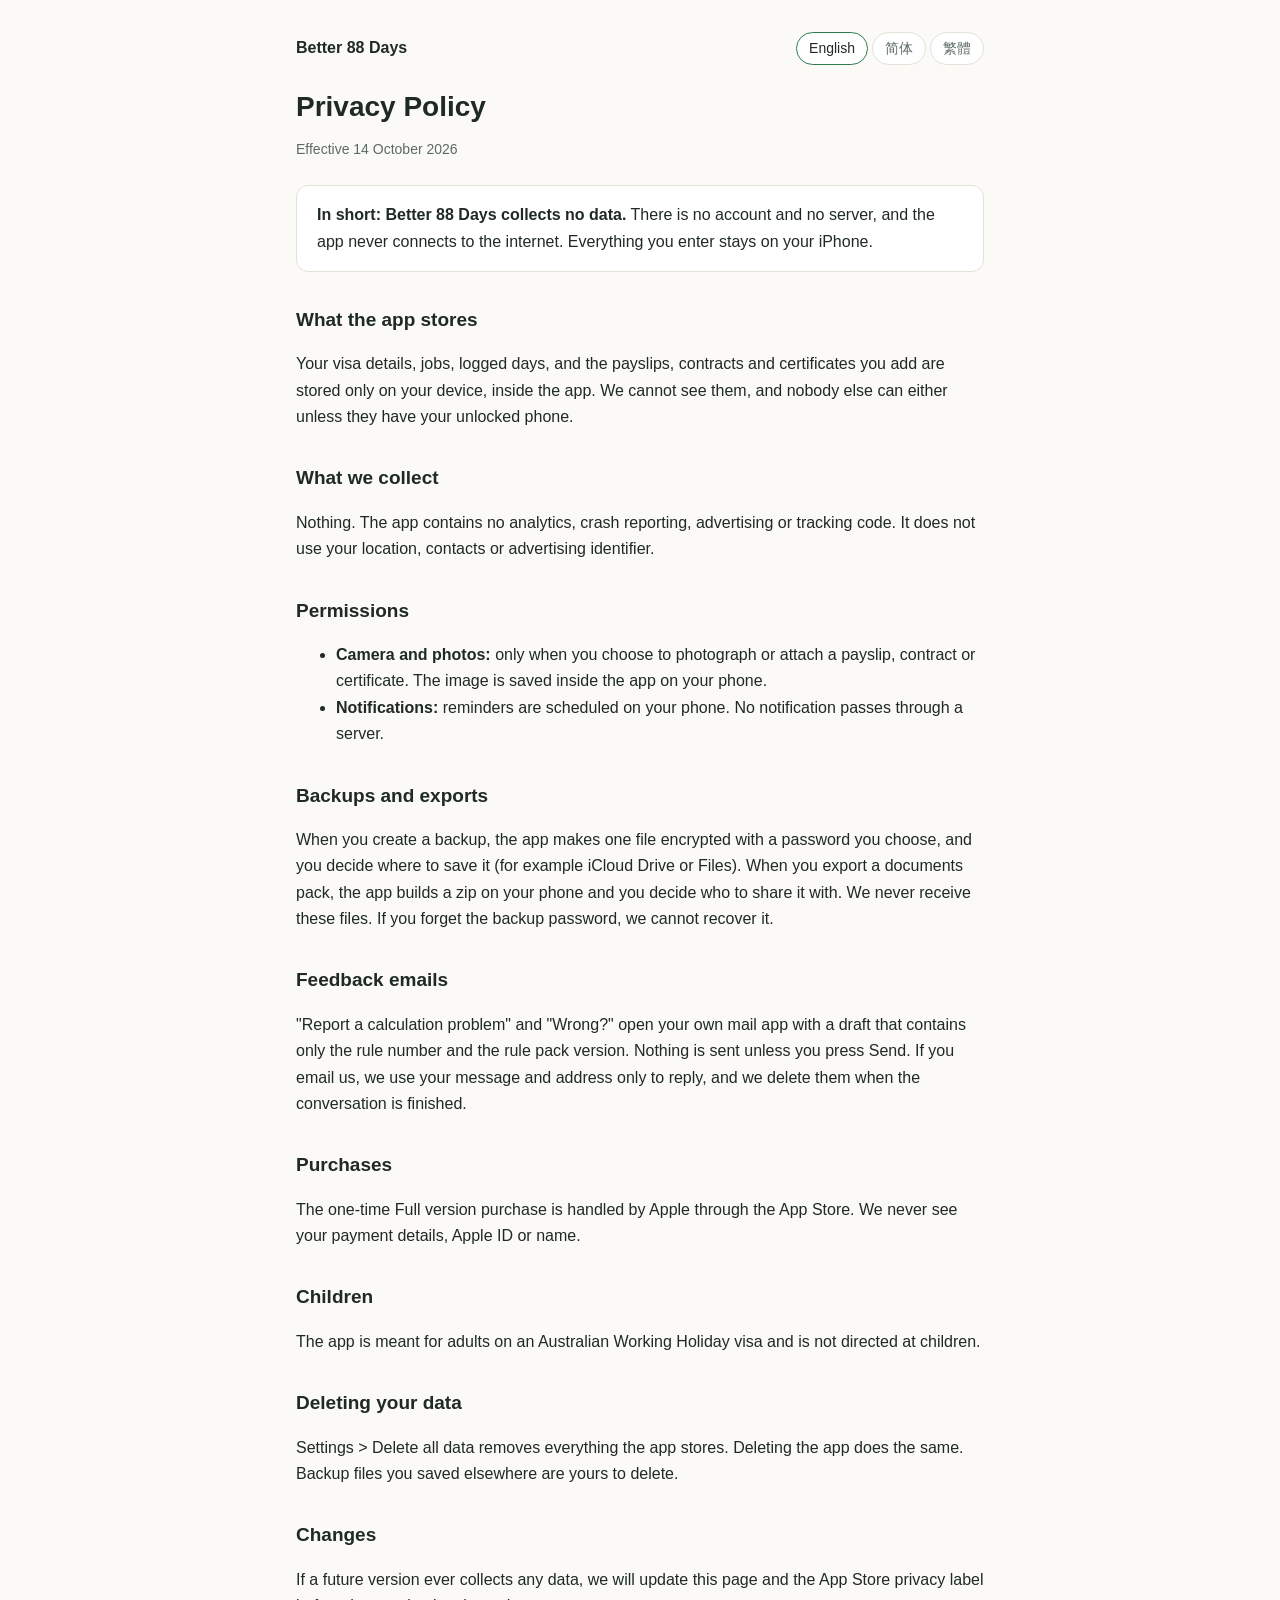
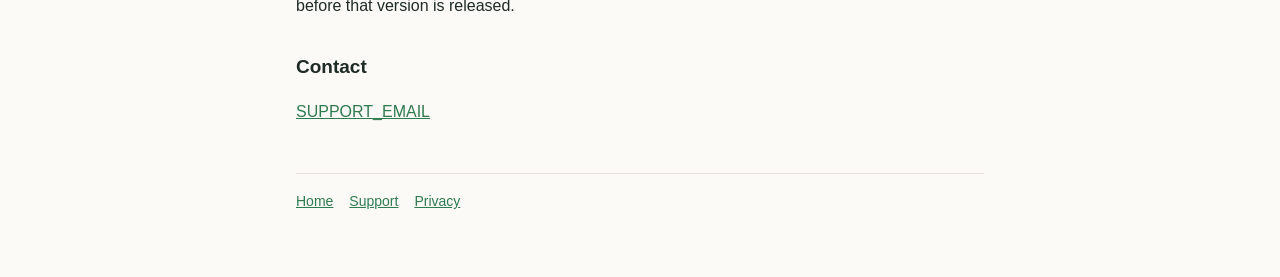
==== privacy.html @ 90d2c784 "Publish privacy policy and support pages Copied from store/website in the app repo.  Co-Authored-By:" ====
<!doctype html>
<html lang="en">
<head>
<meta charset="utf-8">
<meta name="viewport" content="width=device-width, initial-scale=1">
<title>Privacy Policy · Better 88 Days</title>
<meta name="description" content="Better 88 Days collects no data. Everything you enter stays on your iPhone.">
<link rel="stylesheet" href="style.css">
</head>
<body>
<main>
<header>
  <a class="brand" href="./">Better 88 Days</a>
  <nav class="lang">
    <button type="button" data-lang="en">English</button>
    <button type="button" data-lang="zh-Hans">简体</button>
    <button type="button" data-lang="zh-Hant">繁體</button>
  </nav>
</header>

<section lang="en">
  <h1>Privacy Policy</h1>
  <p class="meta">Effective 14 October 2026</p>

  <div class="card">
    <strong>In short: Better 88 Days collects no data.</strong> There is no account and no server, and the app never connects to the internet. Everything you enter stays on your iPhone.
  </div>

  <h2>What the app stores</h2>
  <p>Your visa details, jobs, logged days, and the payslips, contracts and certificates you add are stored only on your device, inside the app. We cannot see them, and nobody else can either unless they have your unlocked phone.</p>

  <h2>What we collect</h2>
  <p>Nothing. The app contains no analytics, crash reporting, advertising or tracking code. It does not use your location, contacts or advertising identifier.</p>

  <h2>Permissions</h2>
  <ul>
    <li><strong>Camera and photos:</strong> only when you choose to photograph or attach a payslip, contract or certificate. The image is saved inside the app on your phone.</li>
    <li><strong>Notifications:</strong> reminders are scheduled on your phone. No notification passes through a server.</li>
  </ul>

  <h2>Backups and exports</h2>
  <p>When you create a backup, the app makes one file encrypted with a password you choose, and you decide where to save it (for example iCloud Drive or Files). When you export a documents pack, the app builds a zip on your phone and you decide who to share it with. We never receive these files. If you forget the backup password, we cannot recover it.</p>

  <h2>Feedback emails</h2>
  <p>"Report a calculation problem" and "Wrong?" open your own mail app with a draft that contains only the rule number and the rule pack version. Nothing is sent unless you press Send. If you email us, we use your message and address only to reply, and we delete them when the conversation is finished.</p>

  <h2>Purchases</h2>
  <p>The one-time Full version purchase is handled by Apple through the App Store. We never see your payment details, Apple ID or name.</p>

  <h2>Children</h2>
  <p>The app is meant for adults on an Australian Working Holiday visa and is not directed at children.</p>

  <h2>Deleting your data</h2>
  <p>Settings &gt; Delete all data removes everything the app stores. Deleting the app does the same. Backup files you saved elsewhere are yours to delete.</p>

  <h2>Changes</h2>
  <p>If a future version ever collects any data, we will update this page and the App Store privacy label before that version is released.</p>

  <h2>Contact</h2>
  <p><a href="mailto:SUPPORT_EMAIL">SUPPORT_EMAIL</a></p>
</section>

<section lang="zh-Hans" hidden>
  <h1>隐私政策</h1>
  <p class="meta">生效日期：2026 年 10 月 14 日</p>

  <div class="card">
    <strong>一句话：Better 88 Days 不收集任何数据。</strong>没有账号，没有服务器，app 从不联网。你填的所有内容都只留在你的 iPhone 上。
  </div>

  <h2>app 存了什么</h2>
  <p>签证信息、工作、记录的每一天，以及你添加的工资单、合同和证明，都只保存在你手机上的 app 里。我们看不到，别人也看不到，除非拿到你已解锁的手机。</p>

  <h2>我们收集什么</h2>
  <p>什么都不收集。app 里没有任何统计、崩溃上报、广告或跟踪代码，也不读取你的位置、通讯录或广告标识符。</p>

  <h2>权限</h2>
  <ul>
    <li><strong>相机和照片：</strong>只在你主动拍摄或添加工资单、合同、证明时使用，图片保存在手机上的 app 里。</li>
    <li><strong>通知：</strong>提醒在手机本地安排，不经过任何服务器。</li>
  </ul>

  <h2>备份和导出</h2>
  <p>备份时，app 会生成一个用你设的密码加密的文件，存到哪里由你决定（比如 iCloud 云盘或“文件”）。导出材料包时，app 在手机上生成 zip，发给谁由你决定。这些文件我们都收不到。备份密码忘了，我们也无法找回。</p>

  <h2>反馈邮件</h2>
  <p>“反馈计算问题”和“这条不对？”会打开你自己的邮件 app，草稿里只有规则编号和规则包版本。你不点发送就不会发出。如果你给我们发邮件，我们只用你的邮件内容和地址来回复，沟通结束后删除。</p>

  <h2>购买</h2>
  <p>一次性购买的完整版由 Apple 通过 App Store 处理。我们看不到你的支付信息、Apple 账户或姓名。</p>

  <h2>儿童</h2>
  <p>本 app 面向持澳洲打工度假签证的成年人，不面向儿童。</p>

  <h2>删除数据</h2>
  <p>“设置 &gt; 删除所有数据”会清除 app 存的全部内容，删除 app 也一样。你存到别处的备份文件由你自己删除。</p>

  <h2>政策变更</h2>
  <p>如果以后的版本要收集任何数据，我们会在该版本发布前更新本页和 App Store 的隐私标签。</p>

  <h2>联系我们</h2>
  <p><a href="mailto:SUPPORT_EMAIL">SUPPORT_EMAIL</a></p>
</section>

<section lang="zh-Hant" hidden>
  <h1>隱私權政策</h1>
  <p class="meta">生效日期：2026 年 10 月 14 日</p>

  <div class="card">
    <strong>一句話：Better 88 Days 不蒐集任何資料。</strong>沒有帳號，沒有伺服器，app 從不連網。你填寫的所有內容都只留在你的 iPhone 上。
  </div>

  <h2>app 儲存了什麼</h2>
  <p>簽證資料、工作、記錄的每一天，以及你新增的薪資單、合約和證明，都只儲存在你手機上的 app 裡。我們看不到，別人也看不到，除非拿到你已解鎖的手機。</p>

  <h2>我們蒐集什麼</h2>
  <p>什麼都不蒐集。app 裡沒有任何分析、當機回報、廣告或追蹤程式碼，也不讀取你的位置、聯絡人或廣告識別碼。</p>

  <h2>權限</h2>
  <ul>
    <li><strong>相機和照片：</strong>只在你主動拍攝或新增薪資單、合約、證明時使用，圖片儲存在手機上的 app 裡。</li>
    <li><strong>通知：</strong>提醒在手機本機排程，不經過任何伺服器。</li>
  </ul>

  <h2>備份和匯出</h2>
  <p>備份時，app 會產生一個用你設定的密碼加密的檔案，存到哪裡由你決定（例如 iCloud 雲碟或「檔案」）。匯出文件包時，app 在手機上產生 zip，傳給誰由你決定。這些檔案我們都收不到。備份密碼忘了，我們也無法找回。</p>

  <h2>意見回饋郵件</h2>
  <p>「回報計算問題」和「這條不對？」會開啟你自己的郵件 app，草稿裡只有規則編號和規則包版本。你不按傳送就不會寄出。如果你寄信給我們，我們只用你的信件內容和地址來回覆，溝通結束後刪除。</p>

  <h2>購買</h2>
  <p>一次性購買的完整版由 Apple 透過 App Store 處理。我們看不到你的付款資料、Apple 帳號或姓名。</p>

  <h2>兒童</h2>
  <p>本 app 適用於持澳洲打工度假簽證的成年人，並非以兒童為對象。</p>

  <h2>刪除資料</h2>
  <p>「設定 &gt; 刪除所有資料」會清除 app 儲存的全部內容，刪除 app 也一樣。你存到別處的備份檔案由你自己刪除。</p>

  <h2>政策變更</h2>
  <p>如果日後的版本要蒐集任何資料，我們會在該版本發布前更新本頁和 App Store 的隱私權標籤。</p>

  <h2>聯絡我們</h2>
  <p><a href="mailto:SUPPORT_EMAIL">SUPPORT_EMAIL</a></p>
</section>

<footer>
  <a href="./">Home</a><a href="support.html">Support</a><a href="privacy.html">Privacy</a>
</footer>
</main>
<script src="lang.js"></script>
</body>
</html>
---- style.css ----
:root {
  --bg: #fbfaf7;
  --text: #1f2a24;
  --muted: #5c6b62;
  --accent: #2f7a4f;
  --line: #e4e1d8;
  --card: #ffffff;
}
@media (prefers-color-scheme: dark) {
  :root {
    --bg: #141815;
    --text: #e8ece9;
    --muted: #a3b0a8;
    --accent: #6cc493;
    --line: #2b322d;
    --card: #1b201c;
  }
}
* { box-sizing: border-box; }
body {
  margin: 0;
  background: var(--bg);
  color: var(--text);
  font: 16px/1.65 -apple-system, BlinkMacSystemFont, "Segoe UI", "PingFang SC", "PingFang TC", "Noto Sans CJK SC", sans-serif;
}
main { max-width: 720px; margin: 0 auto; padding: 32px 16px 64px; }
header { display: flex; justify-content: space-between; align-items: center; gap: 12px; flex-wrap: wrap; margin-bottom: 24px; }
header a.brand { color: var(--text); font-weight: 600; text-decoration: none; }
nav.lang { display: flex; gap: 4px; }
nav.lang button {
  border: 1px solid var(--line); background: var(--card); color: var(--muted);
  border-radius: 999px; padding: 4px 12px; font: inherit; font-size: 14px; cursor: pointer;
}
nav.lang button[aria-pressed="true"] { color: var(--text); border-color: var(--accent); }
h1 { font-size: 28px; line-height: 1.25; margin: 0 0 8px; }
h2 { font-size: 19px; margin: 32px 0 8px; }
p, li { color: var(--text); }
.meta { color: var(--muted); font-size: 14px; margin-bottom: 24px; }
a { color: var(--accent); }
.card { background: var(--card); border: 1px solid var(--line); border-radius: 12px; padding: 16px 20px; margin: 16px 0; }
footer { margin-top: 48px; padding-top: 16px; border-top: 1px solid var(--line); color: var(--muted); font-size: 14px; }
footer a { margin-right: 16px; }
[lang]:not(html)[hidden] { display: none; }
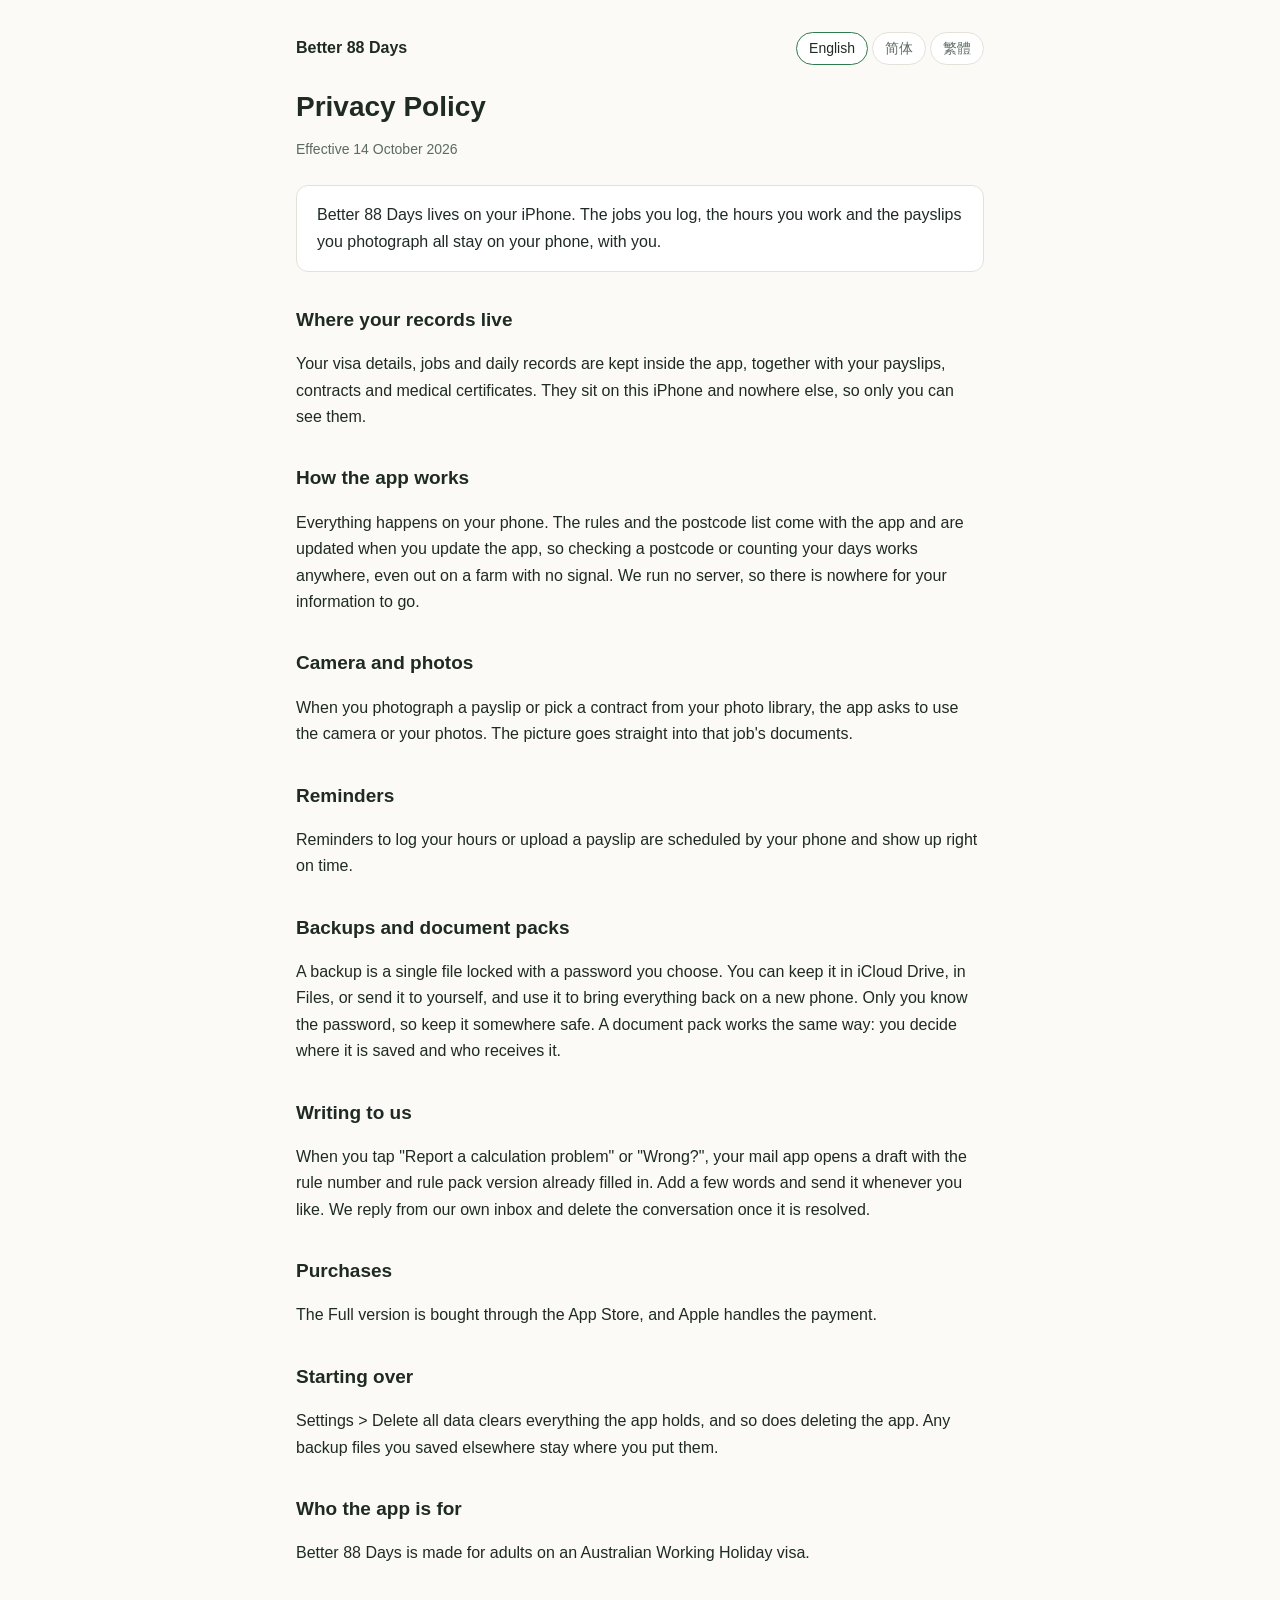
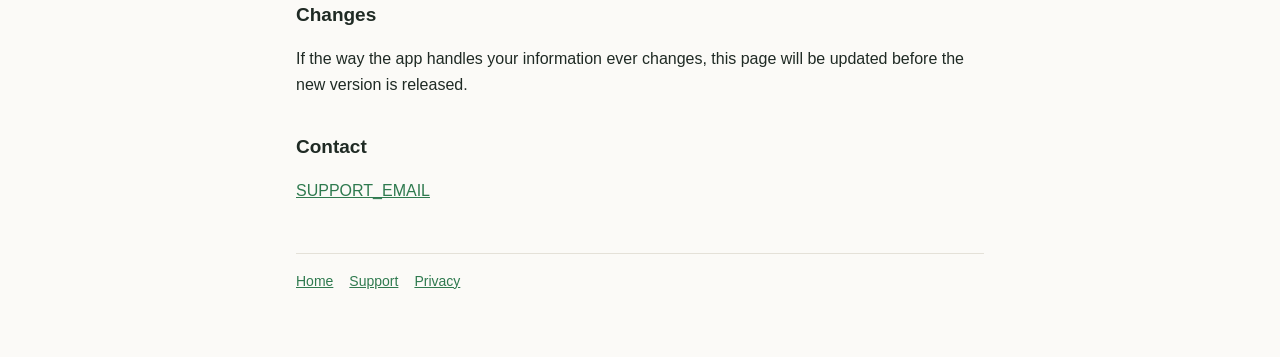
==== commit 56450fb0: "Rewrite pages in plain descriptive language Co-Authored-By: Claude Opus 5.5 (1M context) <noreply@an" ====
--- a/privacy.html
+++ b/privacy.html
@@ -4,7 +4,7 @@
 <meta charset="utf-8">
 <meta name="viewport" content="width=device-width, initial-scale=1">
 <title>Privacy Policy · Better 88 Days</title>
-<meta name="description" content="Better 88 Days collects no data. Everything you enter stays on your iPhone.">
+<meta name="description" content="Everything you record in Better 88 Days stays on your iPhone.">
 <link rel="stylesheet" href="style.css">
 </head>
 <body>
@@ -23,38 +23,38 @@
   <p class="meta">Effective 14 October 2026</p>
 
   <div class="card">
-    <strong>In short: Better 88 Days collects no data.</strong> There is no account and no server, and the app never connects to the internet. Everything you enter stays on your iPhone.
+    Better 88 Days lives on your iPhone. The jobs you log, the hours you work and the payslips you photograph all stay on your phone, with you.
   </div>
 
-  <h2>What the app stores</h2>
-  <p>Your visa details, jobs, logged days, and the payslips, contracts and certificates you add are stored only on your device, inside the app. We cannot see them, and nobody else can either unless they have your unlocked phone.</p>
+  <h2>Where your records live</h2>
+  <p>Your visa details, jobs and daily records are kept inside the app, together with your payslips, contracts and medical certificates. They sit on this iPhone and nowhere else, so only you can see them.</p>
 
-  <h2>What we collect</h2>
-  <p>Nothing. The app contains no analytics, crash reporting, advertising or tracking code. It does not use your location, contacts or advertising identifier.</p>
+  <h2>How the app works</h2>
+  <p>Everything happens on your phone. The rules and the postcode list come with the app and are updated when you update the app, so checking a postcode or counting your days works anywhere, even out on a farm with no signal. We run no server, so there is nowhere for your information to go.</p>
 
-  <h2>Permissions</h2>
-  <ul>
-    <li><strong>Camera and photos:</strong> only when you choose to photograph or attach a payslip, contract or certificate. The image is saved inside the app on your phone.</li>
-    <li><strong>Notifications:</strong> reminders are scheduled on your phone. No notification passes through a server.</li>
-  </ul>
+  <h2>Camera and photos</h2>
+  <p>When you photograph a payslip or pick a contract from your photo library, the app asks to use the camera or your photos. The picture goes straight into that job's documents.</p>
 
-  <h2>Backups and exports</h2>
-  <p>When you create a backup, the app makes one file encrypted with a password you choose, and you decide where to save it (for example iCloud Drive or Files). When you export a documents pack, the app builds a zip on your phone and you decide who to share it with. We never receive these files. If you forget the backup password, we cannot recover it.</p>
+  <h2>Reminders</h2>
+  <p>Reminders to log your hours or upload a payslip are scheduled by your phone and show up right on time.</p>
 
-  <h2>Feedback emails</h2>
-  <p>"Report a calculation problem" and "Wrong?" open your own mail app with a draft that contains only the rule number and the rule pack version. Nothing is sent unless you press Send. If you email us, we use your message and address only to reply, and we delete them when the conversation is finished.</p>
+  <h2>Backups and document packs</h2>
+  <p>A backup is a single file locked with a password you choose. You can keep it in iCloud Drive, in Files, or send it to yourself, and use it to bring everything back on a new phone. Only you know the password, so keep it somewhere safe. A document pack works the same way: you decide where it is saved and who receives it.</p>
+
+  <h2>Writing to us</h2>
+  <p>When you tap "Report a calculation problem" or "Wrong?", your mail app opens a draft with the rule number and rule pack version already filled in. Add a few words and send it whenever you like. We reply from our own inbox and delete the conversation once it is resolved.</p>
 
   <h2>Purchases</h2>
-  <p>The one-time Full version purchase is handled by Apple through the App Store. We never see your payment details, Apple ID or name.</p>
+  <p>The Full version is bought through the App Store, and Apple handles the payment.</p>
 
-  <h2>Children</h2>
-  <p>The app is meant for adults on an Australian Working Holiday visa and is not directed at children.</p>
+  <h2>Starting over</h2>
+  <p>Settings &gt; Delete all data clears everything the app holds, and so does deleting the app. Any backup files you saved elsewhere stay where you put them.</p>
 
-  <h2>Deleting your data</h2>
-  <p>Settings &gt; Delete all data removes everything the app stores. Deleting the app does the same. Backup files you saved elsewhere are yours to delete.</p>
+  <h2>Who the app is for</h2>
+  <p>Better 88 Days is made for adults on an Australian Working Holiday visa.</p>
 
   <h2>Changes</h2>
-  <p>If a future version ever collects any data, we will update this page and the App Store privacy label before that version is released.</p>
+  <p>If the way the app handles your information ever changes, this page will be updated before the new version is released.</p>
 
   <h2>Contact</h2>
   <p><a href="mailto:SUPPORT_EMAIL">SUPPORT_EMAIL</a></p>
@@ -65,38 +65,38 @@
   <p class="meta">生效日期：2026 年 10 月 14 日</p>
 
   <div class="card">
-    <strong>一句话：Better 88 Days 不收集任何数据。</strong>没有账号，没有服务器，app 从不联网。你填的所有内容都只留在你的 iPhone 上。
+    Better 88 Days 住在你的 iPhone 里。你记下的工作、每天的工时、拍下的工资单，都留在你的手机上，跟着你走。
   </div>
 
-  <h2>app 存了什么</h2>
-  <p>签证信息、工作、记录的每一天，以及你添加的工资单、合同和证明，都只保存在你手机上的 app 里。我们看不到，别人也看不到，除非拿到你已解锁的手机。</p>
+  <h2>你的记录放在哪里</h2>
+  <p>签证信息、工作和每天的记录，连同工资单、合同和病假证明，都保存在 app 里。它们只在这台 iPhone 上，只有你看得到。</p>
 
-  <h2>我们收集什么</h2>
-  <p>什么都不收集。app 里没有任何统计、崩溃上报、广告或跟踪代码，也不读取你的位置、通讯录或广告标识符。</p>
+  <h2>app 怎么运行</h2>
+  <p>所有事情都在你的手机上完成。规则和邮编表跟着 app 一起安装，更新 app 时一起更新，所以在没有信号的农场里也能查邮编、算天数。我们没有服务器，你的信息也就没有别的去处。</p>
 
-  <h2>权限</h2>
-  <ul>
-    <li><strong>相机和照片：</strong>只在你主动拍摄或添加工资单、合同、证明时使用，图片保存在手机上的 app 里。</li>
-    <li><strong>通知：</strong>提醒在手机本地安排，不经过任何服务器。</li>
-  </ul>
+  <h2>相机和照片</h2>
+  <p>拍工资单、或者从相册里选一份合同时，app 会请你允许使用相机或照片。照片直接放进这份工作的材料里。</p>
 
-  <h2>备份和导出</h2>
-  <p>备份时，app 会生成一个用你设的密码加密的文件，存到哪里由你决定（比如 iCloud 云盘或“文件”）。导出材料包时，app 在手机上生成 zip，发给谁由你决定。这些文件我们都收不到。备份密码忘了，我们也无法找回。</p>
+  <h2>提醒</h2>
+  <p>记工时、传工资单的提醒由手机自己安排，到点就会弹出。</p>
 
-  <h2>反馈邮件</h2>
-  <p>“反馈计算问题”和“这条不对？”会打开你自己的邮件 app，草稿里只有规则编号和规则包版本。你不点发送就不会发出。如果你给我们发邮件，我们只用你的邮件内容和地址来回复，沟通结束后删除。</p>
+  <h2>备份和材料包</h2>
+  <p>备份是一个用你自己设的密码锁住的文件。你可以把它放进 iCloud 云盘、“文件”，或者发给自己，换手机时用它把一切找回来。密码只有你知道，请记好它。导出的材料包也一样，存在哪里、发给谁，都由你决定。</p>
+
+  <h2>给我们写信</h2>
+  <p>点“反馈计算问题”或“这条不对？”时，你的邮件 app 会打开一封草稿，规则编号和规则包版本已经写好。补充几句，想发的时候再发。我们收到后会回复你，事情处理完就删除这些邮件。</p>
 
   <h2>购买</h2>
-  <p>一次性购买的完整版由 Apple 通过 App Store 处理。我们看不到你的支付信息、Apple 账户或姓名。</p>
+  <p>完整版通过 App Store 购买，付款由 Apple 完成。</p>
 
-  <h2>儿童</h2>
-  <p>本 app 面向持澳洲打工度假签证的成年人，不面向儿童。</p>
+  <h2>重新开始</h2>
+  <p>在“设置 &gt; 删除所有数据”里可以清空 app 里的全部内容，删除 app 也一样。你另外保存的备份文件还在原处。</p>
 
-  <h2>删除数据</h2>
-  <p>“设置 &gt; 删除所有数据”会清除 app 存的全部内容，删除 app 也一样。你存到别处的备份文件由你自己删除。</p>
+  <h2>适合谁用</h2>
+  <p>Better 88 Days 为持澳洲打工度假签证的成年人而做。</p>
 
   <h2>政策变更</h2>
-  <p>如果以后的版本要收集任何数据，我们会在该版本发布前更新本页和 App Store 的隐私标签。</p>
+  <p>如果 app 处理信息的方式有变化，我们会在新版本发布前先更新这一页。</p>
 
   <h2>联系我们</h2>
   <p><a href="mailto:SUPPORT_EMAIL">SUPPORT_EMAIL</a></p>
@@ -107,38 +107,38 @@
   <p class="meta">生效日期：2026 年 10 月 14 日</p>
 
   <div class="card">
-    <strong>一句話：Better 88 Days 不蒐集任何資料。</strong>沒有帳號，沒有伺服器，app 從不連網。你填寫的所有內容都只留在你的 iPhone 上。
+    Better 88 Days 住在你的 iPhone 裡。你記下的工作、每天的工時、拍下的薪資單，都留在你的手機上，跟著你走。
   </div>
 
-  <h2>app 儲存了什麼</h2>
-  <p>簽證資料、工作、記錄的每一天，以及你新增的薪資單、合約和證明，都只儲存在你手機上的 app 裡。我們看不到，別人也看不到，除非拿到你已解鎖的手機。</p>
+  <h2>你的紀錄放在哪裡</h2>
+  <p>簽證資料、工作和每天的紀錄，連同薪資單、合約和病假證明，都儲存在 app 裡。它們只在這支 iPhone 上，只有你看得到。</p>
 
-  <h2>我們蒐集什麼</h2>
-  <p>什麼都不蒐集。app 裡沒有任何分析、當機回報、廣告或追蹤程式碼，也不讀取你的位置、聯絡人或廣告識別碼。</p>
+  <h2>app 怎麼運作</h2>
+  <p>所有事情都在你的手機上完成。規則和郵遞區號表跟著 app 一起安裝，更新 app 時一起更新，所以在收不到訊號的農場裡也能查郵遞區號、算天數。我們沒有伺服器，你的資料也就沒有別的去處。</p>
 
-  <h2>權限</h2>
-  <ul>
-    <li><strong>相機和照片：</strong>只在你主動拍攝或新增薪資單、合約、證明時使用，圖片儲存在手機上的 app 裡。</li>
-    <li><strong>通知：</strong>提醒在手機本機排程，不經過任何伺服器。</li>
-  </ul>
+  <h2>相機和照片</h2>
+  <p>拍薪資單、或從相簿裡選一份合約時，app 會請你允許使用相機或照片。照片直接放進這份工作的文件裡。</p>
 
-  <h2>備份和匯出</h2>
-  <p>備份時，app 會產生一個用你設定的密碼加密的檔案，存到哪裡由你決定（例如 iCloud 雲碟或「檔案」）。匯出文件包時，app 在手機上產生 zip，傳給誰由你決定。這些檔案我們都收不到。備份密碼忘了，我們也無法找回。</p>
+  <h2>提醒</h2>
+  <p>記工時、傳薪資單的提醒由手機自己安排，時間到就會跳出。</p>
 
-  <h2>意見回饋郵件</h2>
-  <p>「回報計算問題」和「這條不對？」會開啟你自己的郵件 app，草稿裡只有規則編號和規則包版本。你不按傳送就不會寄出。如果你寄信給我們，我們只用你的信件內容和地址來回覆，溝通結束後刪除。</p>
+  <h2>備份和文件包</h2>
+  <p>備份是一個用你自己設定的密碼鎖住的檔案。你可以把它放進 iCloud 雲碟、「檔案」，或傳給自己，換手機時用它把一切找回來。密碼只有你知道，請記好它。匯出的文件包也一樣，存在哪裡、傳給誰，都由你決定。</p>
+
+  <h2>寫信給我們</h2>
+  <p>點「回報計算問題」或「這條不對？」時，你的郵件 app 會開啟一封草稿，規則編號和規則包版本已經寫好。補充幾句，想寄的時候再寄。我們收到後會回覆你，事情處理完就刪除這些郵件。</p>
 
   <h2>購買</h2>
-  <p>一次性購買的完整版由 Apple 透過 App Store 處理。我們看不到你的付款資料、Apple 帳號或姓名。</p>
+  <p>完整版透過 App Store 購買，付款由 Apple 完成。</p>
 
-  <h2>兒童</h2>
-  <p>本 app 適用於持澳洲打工度假簽證的成年人，並非以兒童為對象。</p>
+  <h2>重新開始</h2>
+  <p>在「設定 &gt; 刪除所有資料」裡可以清空 app 裡的全部內容，刪除 app 也一樣。你另外儲存的備份檔案還在原處。</p>
 
-  <h2>刪除資料</h2>
-  <p>「設定 &gt; 刪除所有資料」會清除 app 儲存的全部內容，刪除 app 也一樣。你存到別處的備份檔案由你自己刪除。</p>
+  <h2>適合誰用</h2>
+  <p>Better 88 Days 為持澳洲打工度假簽證的成年人而做。</p>
 
   <h2>政策變更</h2>
-  <p>如果日後的版本要蒐集任何資料，我們會在該版本發布前更新本頁和 App Store 的隱私權標籤。</p>
+  <p>如果 app 處理資料的方式有變化，我們會在新版本發布前先更新這一頁。</p>
 
   <h2>聯絡我們</h2>
   <p><a href="mailto:SUPPORT_EMAIL">SUPPORT_EMAIL</a></p>
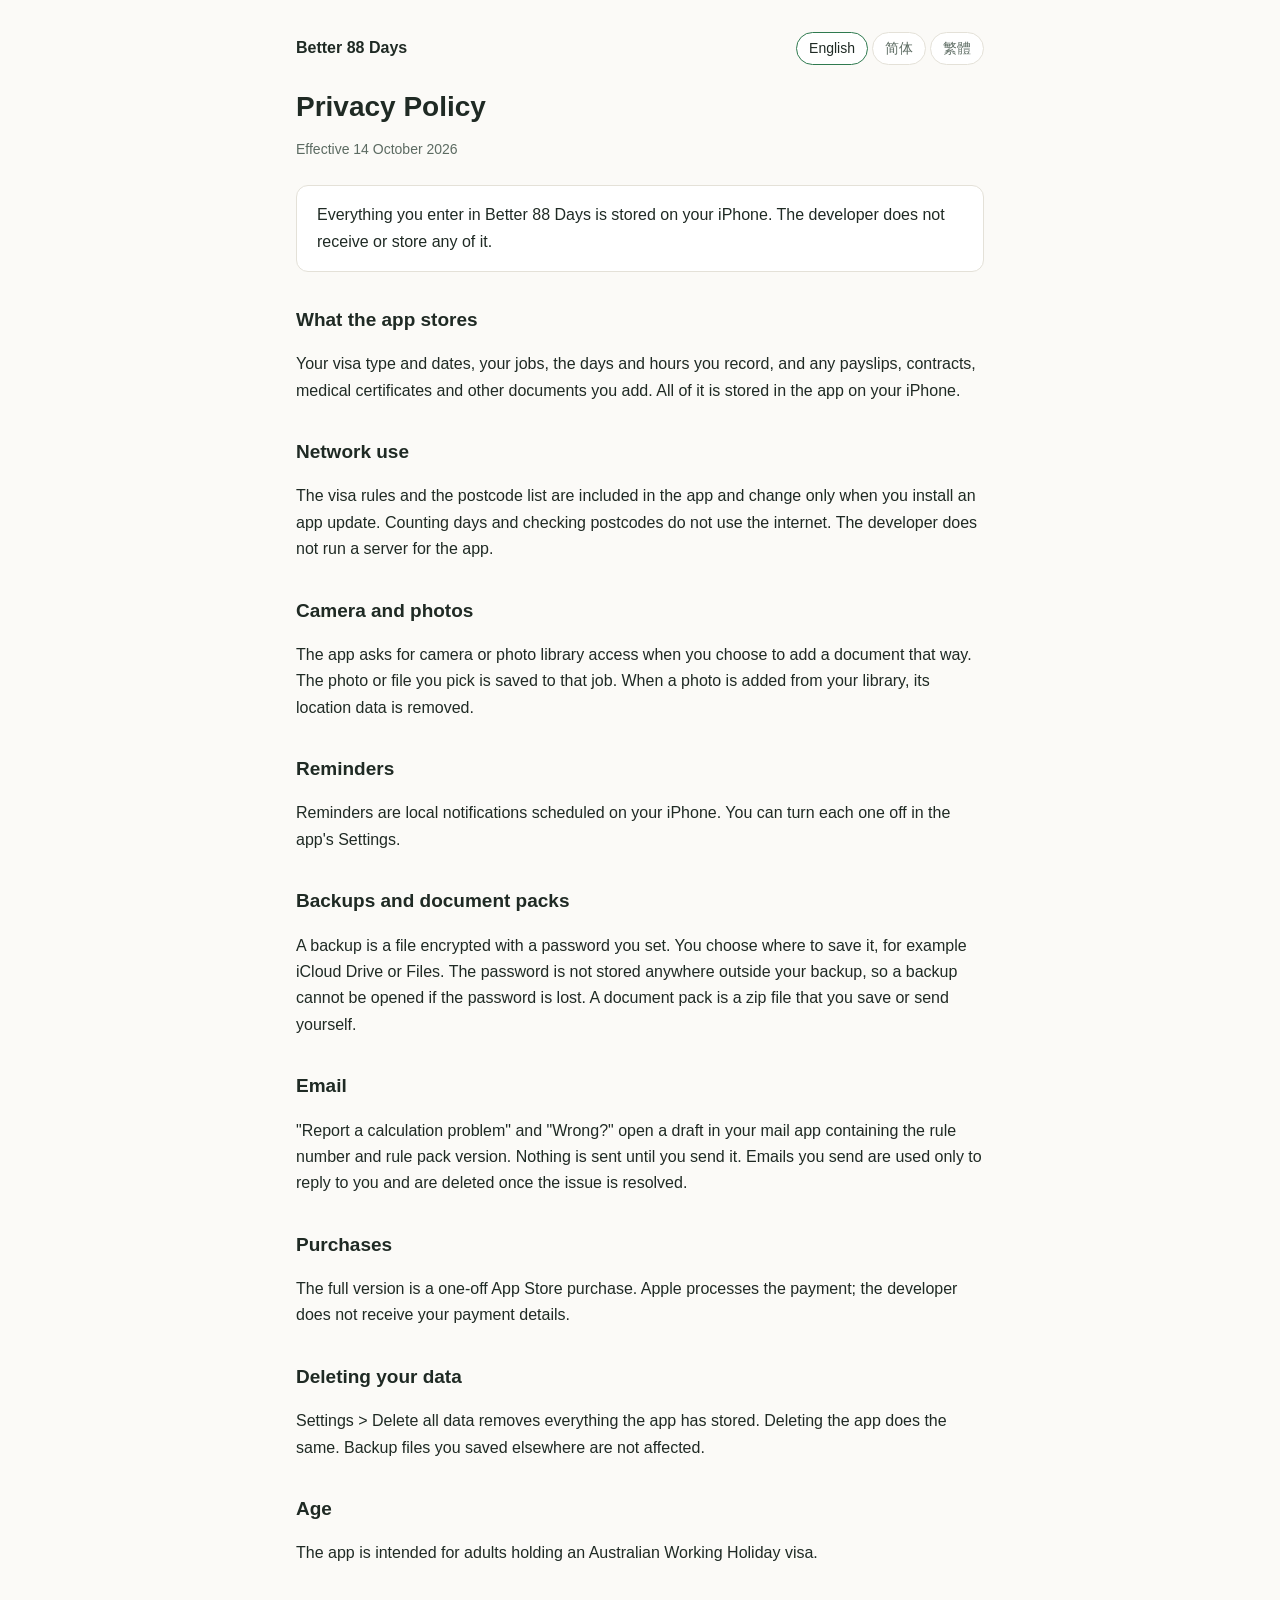
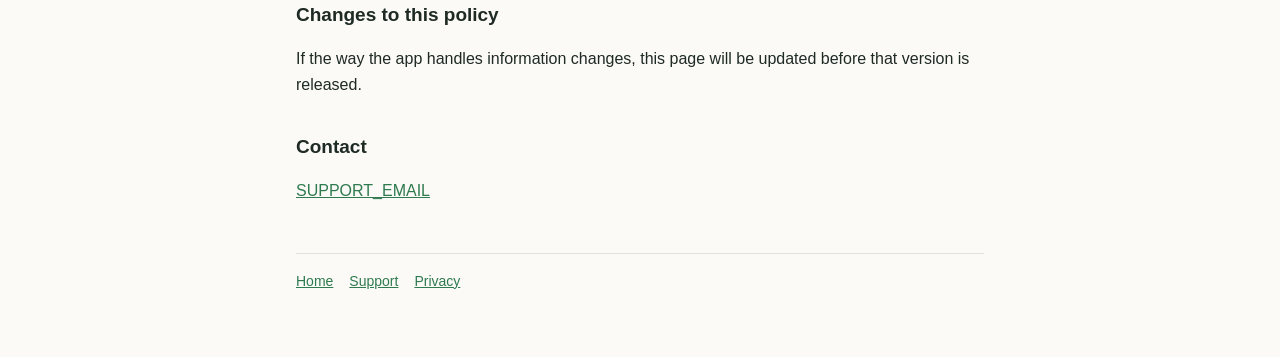
==== commit 55751ade: "Rewrite pages in plain, literal wording Remove figurative and promotional phrasing; state what the a" ====
--- a/privacy.html
+++ b/privacy.html
@@ -4,7 +4,7 @@
 <meta charset="utf-8">
 <meta name="viewport" content="width=device-width, initial-scale=1">
 <title>Privacy Policy · Better 88 Days</title>
-<meta name="description" content="Everything you record in Better 88 Days stays on your iPhone.">
+<meta name="description" content="How Better 88 Days stores and handles your information.">
 <link rel="stylesheet" href="style.css">
 </head>
 <body>
@@ -19,126 +19,126 @@
 </header>
 
 <section lang="en">
-  <h1>Privacy Policy</h1>
+<h1>Privacy Policy</h1>
   <p class="meta">Effective 14 October 2026</p>
 
   <div class="card">
-    Better 88 Days lives on your iPhone. The jobs you log, the hours you work and the payslips you photograph all stay on your phone, with you.
+    Everything you enter in Better 88 Days is stored on your iPhone. The developer does not receive or store any of it.
   </div>
 
-  <h2>Where your records live</h2>
-  <p>Your visa details, jobs and daily records are kept inside the app, together with your payslips, contracts and medical certificates. They sit on this iPhone and nowhere else, so only you can see them.</p>
+  <h2>What the app stores</h2>
+  <p>Your visa type and dates, your jobs, the days and hours you record, and any payslips, contracts, medical certificates and other documents you add. All of it is stored in the app on your iPhone.</p>
 
-  <h2>How the app works</h2>
-  <p>Everything happens on your phone. The rules and the postcode list come with the app and are updated when you update the app, so checking a postcode or counting your days works anywhere, even out on a farm with no signal. We run no server, so there is nowhere for your information to go.</p>
+  <h2>Network use</h2>
+  <p>The visa rules and the postcode list are included in the app and change only when you install an app update. Counting days and checking postcodes do not use the internet. The developer does not run a server for the app.</p>
 
   <h2>Camera and photos</h2>
-  <p>When you photograph a payslip or pick a contract from your photo library, the app asks to use the camera or your photos. The picture goes straight into that job's documents.</p>
+  <p>The app asks for camera or photo library access when you choose to add a document that way. The photo or file you pick is saved to that job. When a photo is added from your library, its location data is removed.</p>
 
   <h2>Reminders</h2>
-  <p>Reminders to log your hours or upload a payslip are scheduled by your phone and show up right on time.</p>
+  <p>Reminders are local notifications scheduled on your iPhone. You can turn each one off in the app's Settings.</p>
 
   <h2>Backups and document packs</h2>
-  <p>A backup is a single file locked with a password you choose. You can keep it in iCloud Drive, in Files, or send it to yourself, and use it to bring everything back on a new phone. Only you know the password, so keep it somewhere safe. A document pack works the same way: you decide where it is saved and who receives it.</p>
+  <p>A backup is a file encrypted with a password you set. You choose where to save it, for example iCloud Drive or Files. The password is not stored anywhere outside your backup, so a backup cannot be opened if the password is lost. A document pack is a zip file that you save or send yourself.</p>
 
-  <h2>Writing to us</h2>
-  <p>When you tap "Report a calculation problem" or "Wrong?", your mail app opens a draft with the rule number and rule pack version already filled in. Add a few words and send it whenever you like. We reply from our own inbox and delete the conversation once it is resolved.</p>
+  <h2>Email</h2>
+  <p>"Report a calculation problem" and "Wrong?" open a draft in your mail app containing the rule number and rule pack version. Nothing is sent until you send it. Emails you send are used only to reply to you and are deleted once the issue is resolved.</p>
 
   <h2>Purchases</h2>
-  <p>The Full version is bought through the App Store, and Apple handles the payment.</p>
+  <p>The full version is a one-off App Store purchase. Apple processes the payment; the developer does not receive your payment details.</p>
 
-  <h2>Starting over</h2>
-  <p>Settings &gt; Delete all data clears everything the app holds, and so does deleting the app. Any backup files you saved elsewhere stay where you put them.</p>
+  <h2>Deleting your data</h2>
+  <p>Settings &gt; Delete all data removes everything the app has stored. Deleting the app does the same. Backup files you saved elsewhere are not affected.</p>
 
-  <h2>Who the app is for</h2>
-  <p>Better 88 Days is made for adults on an Australian Working Holiday visa.</p>
+  <h2>Age</h2>
+  <p>The app is intended for adults holding an Australian Working Holiday visa.</p>
 
-  <h2>Changes</h2>
-  <p>If the way the app handles your information ever changes, this page will be updated before the new version is released.</p>
+  <h2>Changes to this policy</h2>
+  <p>If the way the app handles information changes, this page will be updated before that version is released.</p>
 
   <h2>Contact</h2>
   <p><a href="mailto:SUPPORT_EMAIL">SUPPORT_EMAIL</a></p>
 </section>
 
 <section lang="zh-Hans" hidden>
-  <h1>隐私政策</h1>
+<h1>隐私政策</h1>
   <p class="meta">生效日期：2026 年 10 月 14 日</p>
 
   <div class="card">
-    Better 88 Days 住在你的 iPhone 里。你记下的工作、每天的工时、拍下的工资单，都留在你的手机上，跟着你走。
+    你在 Better 88 Days 里填写和添加的所有内容都保存在你的 iPhone 上。开发者不会收到，也不保存这些信息。
   </div>
 
-  <h2>你的记录放在哪里</h2>
-  <p>签证信息、工作和每天的记录，连同工资单、合同和病假证明，都保存在 app 里。它们只在这台 iPhone 上，只有你看得到。</p>
+  <h2>app 保存的内容</h2>
+  <p>签证类型和日期、工作信息、记录的每一天和工时，以及你添加的工资单、合同、病假证明和其他材料。这些都保存在你 iPhone 上的 app 里。</p>
 
-  <h2>app 怎么运行</h2>
-  <p>所有事情都在你的手机上完成。规则和邮编表跟着 app 一起安装，更新 app 时一起更新，所以在没有信号的农场里也能查邮编、算天数。我们没有服务器，你的信息也就没有别的去处。</p>
+  <h2>网络使用</h2>
+  <p>签证规则和邮编表包含在 app 里，只在你安装 app 更新时变化。计算天数和查询邮编不需要联网。开发者没有为这个 app 设立服务器。</p>
 
   <h2>相机和照片</h2>
-  <p>拍工资单、或者从相册里选一份合同时，app 会请你允许使用相机或照片。照片直接放进这份工作的材料里。</p>
+  <p>你选择拍照或从相册添加材料时，app 才会请求相机或相册权限。你选的照片或文件会保存到对应的工作下。从相册添加的照片会去掉位置信息。</p>
 
   <h2>提醒</h2>
-  <p>记工时、传工资单的提醒由手机自己安排，到点就会弹出。</p>
+  <p>提醒是 iPhone 本地安排的通知。每一种提醒都可以在 app 的“设置”里单独关闭。</p>
 
   <h2>备份和材料包</h2>
-  <p>备份是一个用你自己设的密码锁住的文件。你可以把它放进 iCloud 云盘、“文件”，或者发给自己，换手机时用它把一切找回来。密码只有你知道，请记好它。导出的材料包也一样，存在哪里、发给谁，都由你决定。</p>
+  <p>备份是一个用你设定的密码加密的文件，保存在你选择的位置，例如 iCloud 云盘或“文件”。密码不会保存在其他任何地方，忘记密码就无法打开备份。材料包是一个 zip 文件，由你自己保存或发送。</p>
 
-  <h2>给我们写信</h2>
-  <p>点“反馈计算问题”或“这条不对？”时，你的邮件 app 会打开一封草稿，规则编号和规则包版本已经写好。补充几句，想发的时候再发。我们收到后会回复你，事情处理完就删除这些邮件。</p>
+  <h2>邮件</h2>
+  <p>“反馈计算问题”和“这条不对？”会在你的邮件 app 里打开一封草稿，包含规则编号和规则包版本。你点发送之前不会发出任何内容。你发来的邮件只用于回复你，问题解决后会删除。</p>
 
   <h2>购买</h2>
-  <p>完整版通过 App Store 购买，付款由 Apple 完成。</p>
+  <p>完整版是一次性的 App Store 购买，付款由 Apple 处理，开发者收不到你的付款信息。</p>
 
-  <h2>重新开始</h2>
-  <p>在“设置 &gt; 删除所有数据”里可以清空 app 里的全部内容，删除 app 也一样。你另外保存的备份文件还在原处。</p>
+  <h2>删除数据</h2>
+  <p>“设置 &gt; 删除所有数据”会删除 app 保存的全部内容。删除 app 效果相同。你另外保存的备份文件不受影响。</p>
 
-  <h2>适合谁用</h2>
-  <p>Better 88 Days 为持澳洲打工度假签证的成年人而做。</p>
+  <h2>年龄</h2>
+  <p>本 app 面向持有澳洲打工度假签证的成年人。</p>
 
   <h2>政策变更</h2>
-  <p>如果 app 处理信息的方式有变化，我们会在新版本发布前先更新这一页。</p>
+  <p>如果 app 处理信息的方式有变化，会在该版本发布前更新本页。</p>
 
   <h2>联系我们</h2>
   <p><a href="mailto:SUPPORT_EMAIL">SUPPORT_EMAIL</a></p>
 </section>
 
 <section lang="zh-Hant" hidden>
-  <h1>隱私權政策</h1>
+<h1>隱私權政策</h1>
   <p class="meta">生效日期：2026 年 10 月 14 日</p>
 
   <div class="card">
-    Better 88 Days 住在你的 iPhone 裡。你記下的工作、每天的工時、拍下的薪資單，都留在你的手機上，跟著你走。
+    你在 Better 88 Days 裡填寫和加入的所有內容都儲存在你的 iPhone 上。開發者不會收到，也不儲存這些資料。
   </div>
 
-  <h2>你的紀錄放在哪裡</h2>
-  <p>簽證資料、工作和每天的紀錄，連同薪資單、合約和病假證明，都儲存在 app 裡。它們只在這支 iPhone 上，只有你看得到。</p>
+  <h2>app 儲存的內容</h2>
+  <p>簽證類型和日期、工作資料、記錄的每一天和工時，以及你加入的薪資單、合約、病假證明和其他文件。這些都儲存在你 iPhone 上的 app 裡。</p>
 
-  <h2>app 怎麼運作</h2>
-  <p>所有事情都在你的手機上完成。規則和郵遞區號表跟著 app 一起安裝，更新 app 時一起更新，所以在收不到訊號的農場裡也能查郵遞區號、算天數。我們沒有伺服器，你的資料也就沒有別的去處。</p>
+  <h2>網路使用</h2>
+  <p>簽證規則和郵遞區號表包含在 app 裡，只在你安裝 app 更新時變動。計算天數和查詢郵遞區號不需要連網。開發者沒有為這個 app 設立伺服器。</p>
 
   <h2>相機和照片</h2>
-  <p>拍薪資單、或從相簿裡選一份合約時，app 會請你允許使用相機或照片。照片直接放進這份工作的文件裡。</p>
+  <p>你選擇拍照或從相簿加入文件時，app 才會請求相機或相簿權限。你選的照片或檔案會儲存到對應的工作下。從相簿加入的照片會移除位置資訊。</p>
 
   <h2>提醒</h2>
-  <p>記工時、傳薪資單的提醒由手機自己安排，時間到就會跳出。</p>
+  <p>提醒是 iPhone 本機安排的通知。每一種提醒都可以在 app 的「設定」裡個別關閉。</p>
 
   <h2>備份和文件包</h2>
-  <p>備份是一個用你自己設定的密碼鎖住的檔案。你可以把它放進 iCloud 雲碟、「檔案」，或傳給自己，換手機時用它把一切找回來。密碼只有你知道，請記好它。匯出的文件包也一樣，存在哪裡、傳給誰，都由你決定。</p>
+  <p>備份是一個用你設定的密碼加密的檔案，儲存在你選擇的位置，例如 iCloud 雲碟或「檔案」。密碼不會儲存在其他任何地方，忘記密碼就無法開啟備份。文件包是一個 zip 檔，由你自己儲存或傳送。</p>
 
-  <h2>寫信給我們</h2>
-  <p>點「回報計算問題」或「這條不對？」時，你的郵件 app 會開啟一封草稿，規則編號和規則包版本已經寫好。補充幾句，想寄的時候再寄。我們收到後會回覆你，事情處理完就刪除這些郵件。</p>
+  <h2>郵件</h2>
+  <p>「回報計算問題」和「這條不對？」會在你的郵件 app 裡開啟一封草稿，包含規則編號和規則包版本。你按下傳送之前不會寄出任何內容。你寄來的郵件只用於回覆你，問題解決後會刪除。</p>
 
   <h2>購買</h2>
-  <p>完整版透過 App Store 購買，付款由 Apple 完成。</p>
+  <p>完整版是一次性的 App Store 購買，付款由 Apple 處理，開發者收不到你的付款資料。</p>
 
-  <h2>重新開始</h2>
-  <p>在「設定 &gt; 刪除所有資料」裡可以清空 app 裡的全部內容，刪除 app 也一樣。你另外儲存的備份檔案還在原處。</p>
+  <h2>刪除資料</h2>
+  <p>「設定 &gt; 刪除所有資料」會刪除 app 儲存的全部內容。刪除 app 效果相同。你另外儲存的備份檔案不受影響。</p>
 
-  <h2>適合誰用</h2>
-  <p>Better 88 Days 為持澳洲打工度假簽證的成年人而做。</p>
+  <h2>年齡</h2>
+  <p>本 app 適用於持有澳洲打工度假簽證的成年人。</p>
 
   <h2>政策變更</h2>
-  <p>如果 app 處理資料的方式有變化，我們會在新版本發布前先更新這一頁。</p>
+  <p>如果 app 處理資料的方式有變動，會在該版本發布前更新本頁。</p>
 
   <h2>聯絡我們</h2>
   <p><a href="mailto:SUPPORT_EMAIL">SUPPORT_EMAIL</a></p>
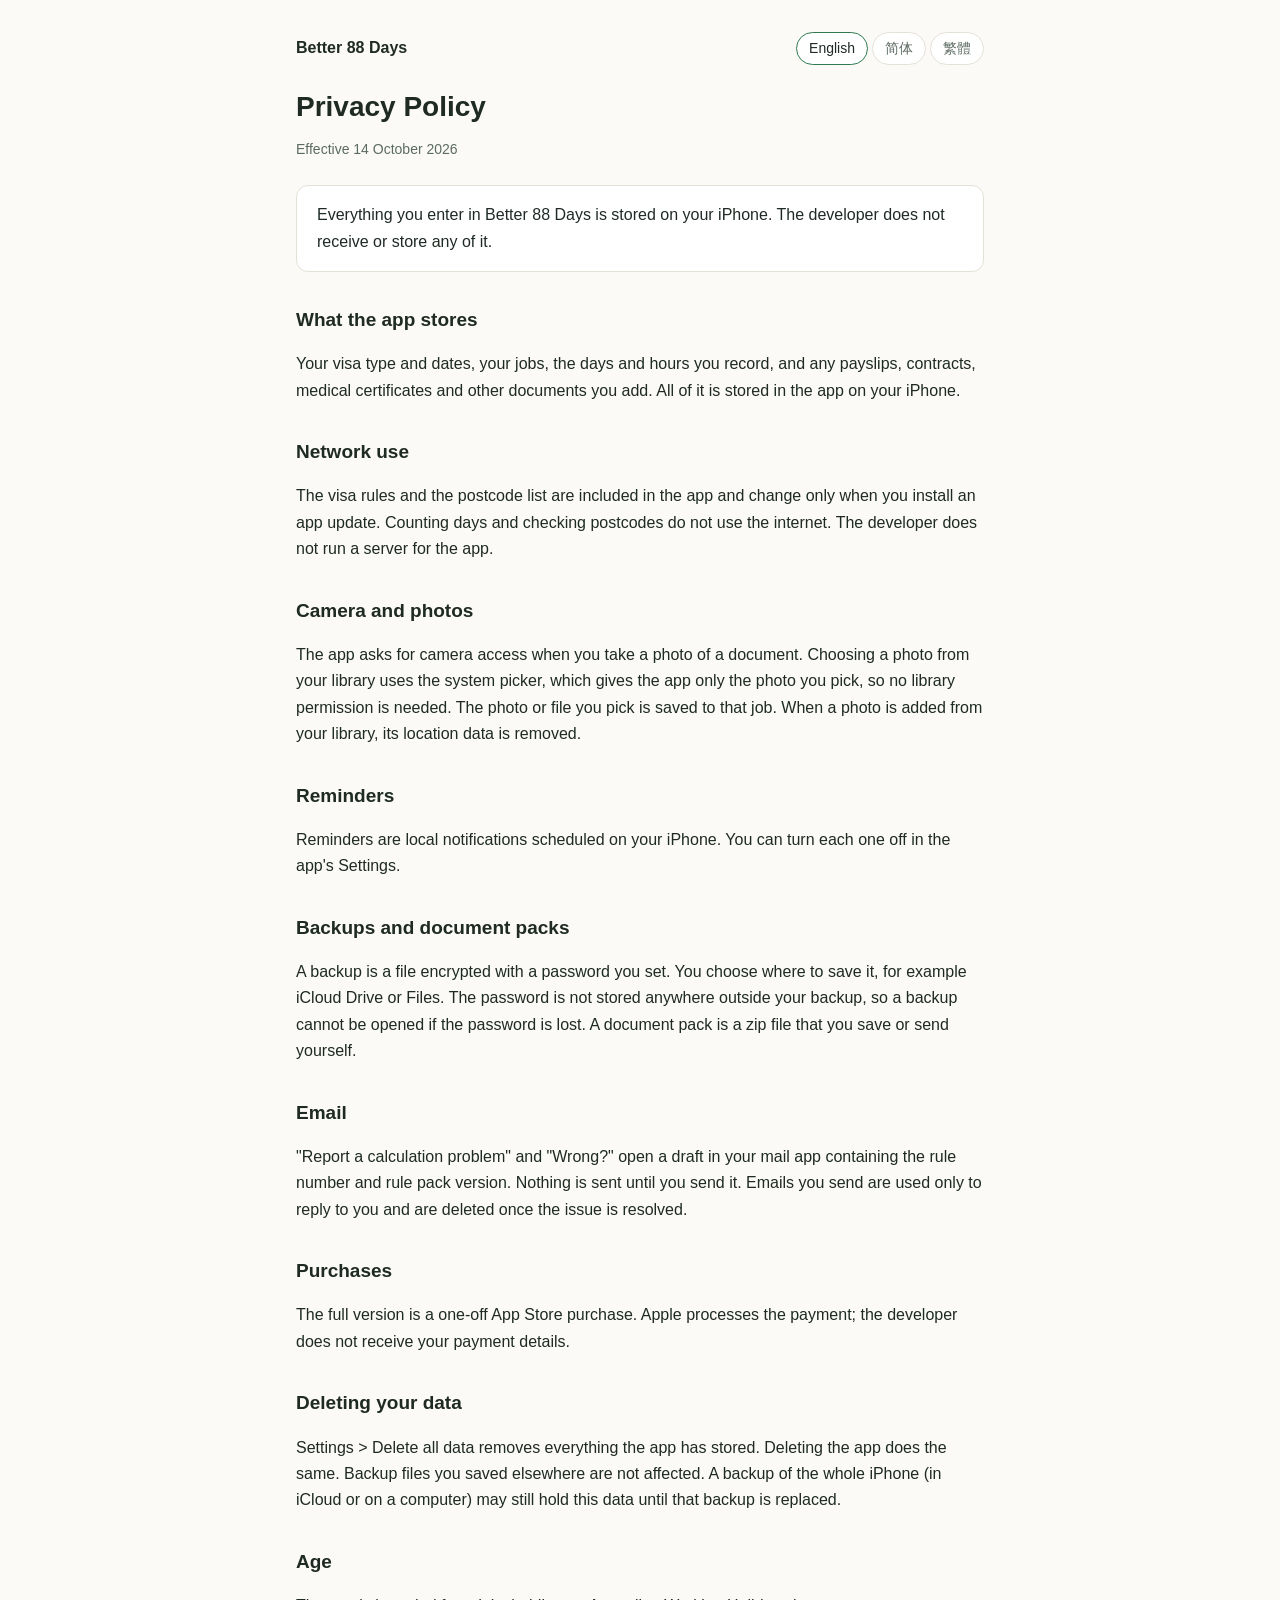
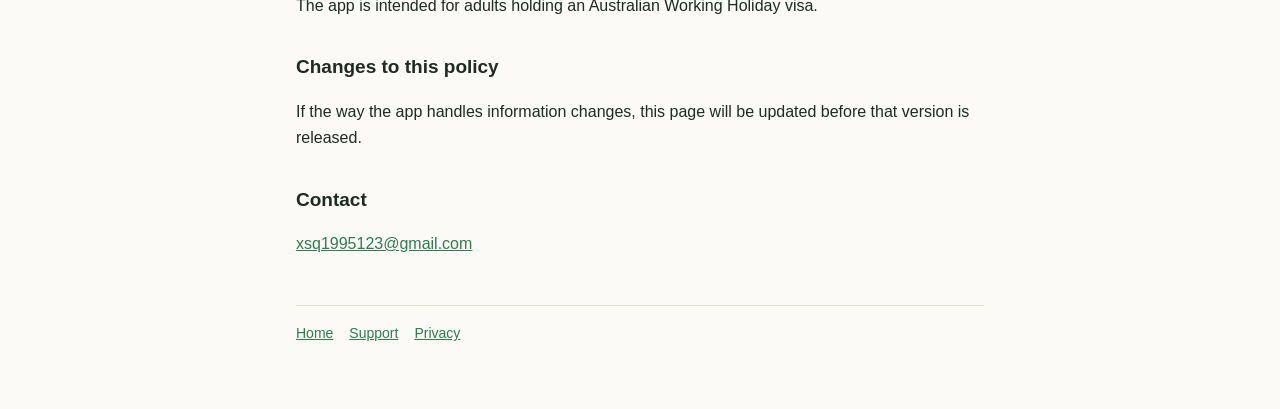
==== commit 820ba2ca: "Sync pages from the app repo Support email filled in; privacy policy describes camera-only permissio" ====
--- a/privacy.html
+++ b/privacy.html
@@ -33,7 +33,7 @@
   <p>The visa rules and the postcode list are included in the app and change only when you install an app update. Counting days and checking postcodes do not use the internet. The developer does not run a server for the app.</p>
 
   <h2>Camera and photos</h2>
-  <p>The app asks for camera or photo library access when you choose to add a document that way. The photo or file you pick is saved to that job. When a photo is added from your library, its location data is removed.</p>
+  <p>The app asks for camera access when you take a photo of a document. Choosing a photo from your library uses the system picker, which gives the app only the photo you pick, so no library permission is needed. The photo or file you pick is saved to that job. When a photo is added from your library, its location data is removed.</p>
 
   <h2>Reminders</h2>
   <p>Reminders are local notifications scheduled on your iPhone. You can turn each one off in the app's Settings.</p>
@@ -48,7 +48,7 @@
   <p>The full version is a one-off App Store purchase. Apple processes the payment; the developer does not receive your payment details.</p>
 
   <h2>Deleting your data</h2>
-  <p>Settings &gt; Delete all data removes everything the app has stored. Deleting the app does the same. Backup files you saved elsewhere are not affected.</p>
+  <p>Settings &gt; Delete all data removes everything the app has stored. Deleting the app does the same. Backup files you saved elsewhere are not affected. A backup of the whole iPhone (in iCloud or on a computer) may still hold this data until that backup is replaced.</p>
 
   <h2>Age</h2>
   <p>The app is intended for adults holding an Australian Working Holiday visa.</p>
@@ -57,7 +57,7 @@
   <p>If the way the app handles information changes, this page will be updated before that version is released.</p>
 
   <h2>Contact</h2>
-  <p><a href="mailto:SUPPORT_EMAIL">SUPPORT_EMAIL</a></p>
+  <p><a href="mailto:xsq1995123@gmail.com">xsq1995123@gmail.com</a></p>
 </section>
 
 <section lang="zh-Hans" hidden>
@@ -75,7 +75,7 @@
   <p>签证规则和邮编表包含在 app 里，只在你安装 app 更新时变化。计算天数和查询邮编不需要联网。开发者没有为这个 app 设立服务器。</p>
 
   <h2>相机和照片</h2>
-  <p>你选择拍照或从相册添加材料时，app 才会请求相机或相册权限。你选的照片或文件会保存到对应的工作下。从相册添加的照片会去掉位置信息。</p>
+  <p>你选择拍照添加材料时，app 才会请求相机权限。从相册选照片用的是系统的选择器，app 只拿到你选的那张，所以不需要相册权限。你选的照片或文件会保存到对应的工作下。从相册添加的照片会去掉位置信息。</p>
 
   <h2>提醒</h2>
   <p>提醒是 iPhone 本地安排的通知。每一种提醒都可以在 app 的“设置”里单独关闭。</p>
@@ -90,7 +90,7 @@
   <p>完整版是一次性的 App Store 购买，付款由 Apple 处理，开发者收不到你的付款信息。</p>
 
   <h2>删除数据</h2>
-  <p>“设置 &gt; 删除所有数据”会删除 app 保存的全部内容。删除 app 效果相同。你另外保存的备份文件不受影响。</p>
+  <p>“设置 &gt; 删除所有数据”会删除 app 保存的全部内容。删除 app 效果相同。你另外保存的备份文件不受影响；iPhone 本身的 iCloud 或电脑备份里可能还留有这些数据，直到那份备份被替换。</p>
 
   <h2>年龄</h2>
   <p>本 app 面向持有澳洲打工度假签证的成年人。</p>
@@ -99,7 +99,7 @@
   <p>如果 app 处理信息的方式有变化，会在该版本发布前更新本页。</p>
 
   <h2>联系我们</h2>
-  <p><a href="mailto:SUPPORT_EMAIL">SUPPORT_EMAIL</a></p>
+  <p><a href="mailto:xsq1995123@gmail.com">xsq1995123@gmail.com</a></p>
 </section>
 
 <section lang="zh-Hant" hidden>
@@ -117,7 +117,7 @@
   <p>簽證規則和郵遞區號表包含在 app 裡，只在你安裝 app 更新時變動。計算天數和查詢郵遞區號不需要連網。開發者沒有為這個 app 設立伺服器。</p>
 
   <h2>相機和照片</h2>
-  <p>你選擇拍照或從相簿加入文件時，app 才會請求相機或相簿權限。你選的照片或檔案會儲存到對應的工作下。從相簿加入的照片會移除位置資訊。</p>
+  <p>你選擇拍照加入文件時，app 才會請求相機權限。從相簿選照片用的是系統的選擇器，app 只拿到你選的那張，所以不需要相簿權限。你選的照片或檔案會儲存到對應的工作下。從相簿加入的照片會移除位置資訊。</p>
 
   <h2>提醒</h2>
   <p>提醒是 iPhone 本機安排的通知。每一種提醒都可以在 app 的「設定」裡個別關閉。</p>
@@ -132,7 +132,7 @@
   <p>完整版是一次性的 App Store 購買，付款由 Apple 處理，開發者收不到你的付款資料。</p>
 
   <h2>刪除資料</h2>
-  <p>「設定 &gt; 刪除所有資料」會刪除 app 儲存的全部內容。刪除 app 效果相同。你另外儲存的備份檔案不受影響。</p>
+  <p>「設定 &gt; 刪除所有資料」會刪除 app 儲存的全部內容。刪除 app 效果相同。你另外儲存的備份檔案不受影響；iPhone 本身的 iCloud 或電腦備份裡可能還留有這些資料，直到那份備份被取代。</p>
 
   <h2>年齡</h2>
   <p>本 app 適用於持有澳洲打工度假簽證的成年人。</p>
@@ -141,7 +141,7 @@
   <p>如果 app 處理資料的方式有變動，會在該版本發布前更新本頁。</p>
 
   <h2>聯絡我們</h2>
-  <p><a href="mailto:SUPPORT_EMAIL">SUPPORT_EMAIL</a></p>
+  <p><a href="mailto:xsq1995123@gmail.com">xsq1995123@gmail.com</a></p>
 </section>
 
 <footer>
